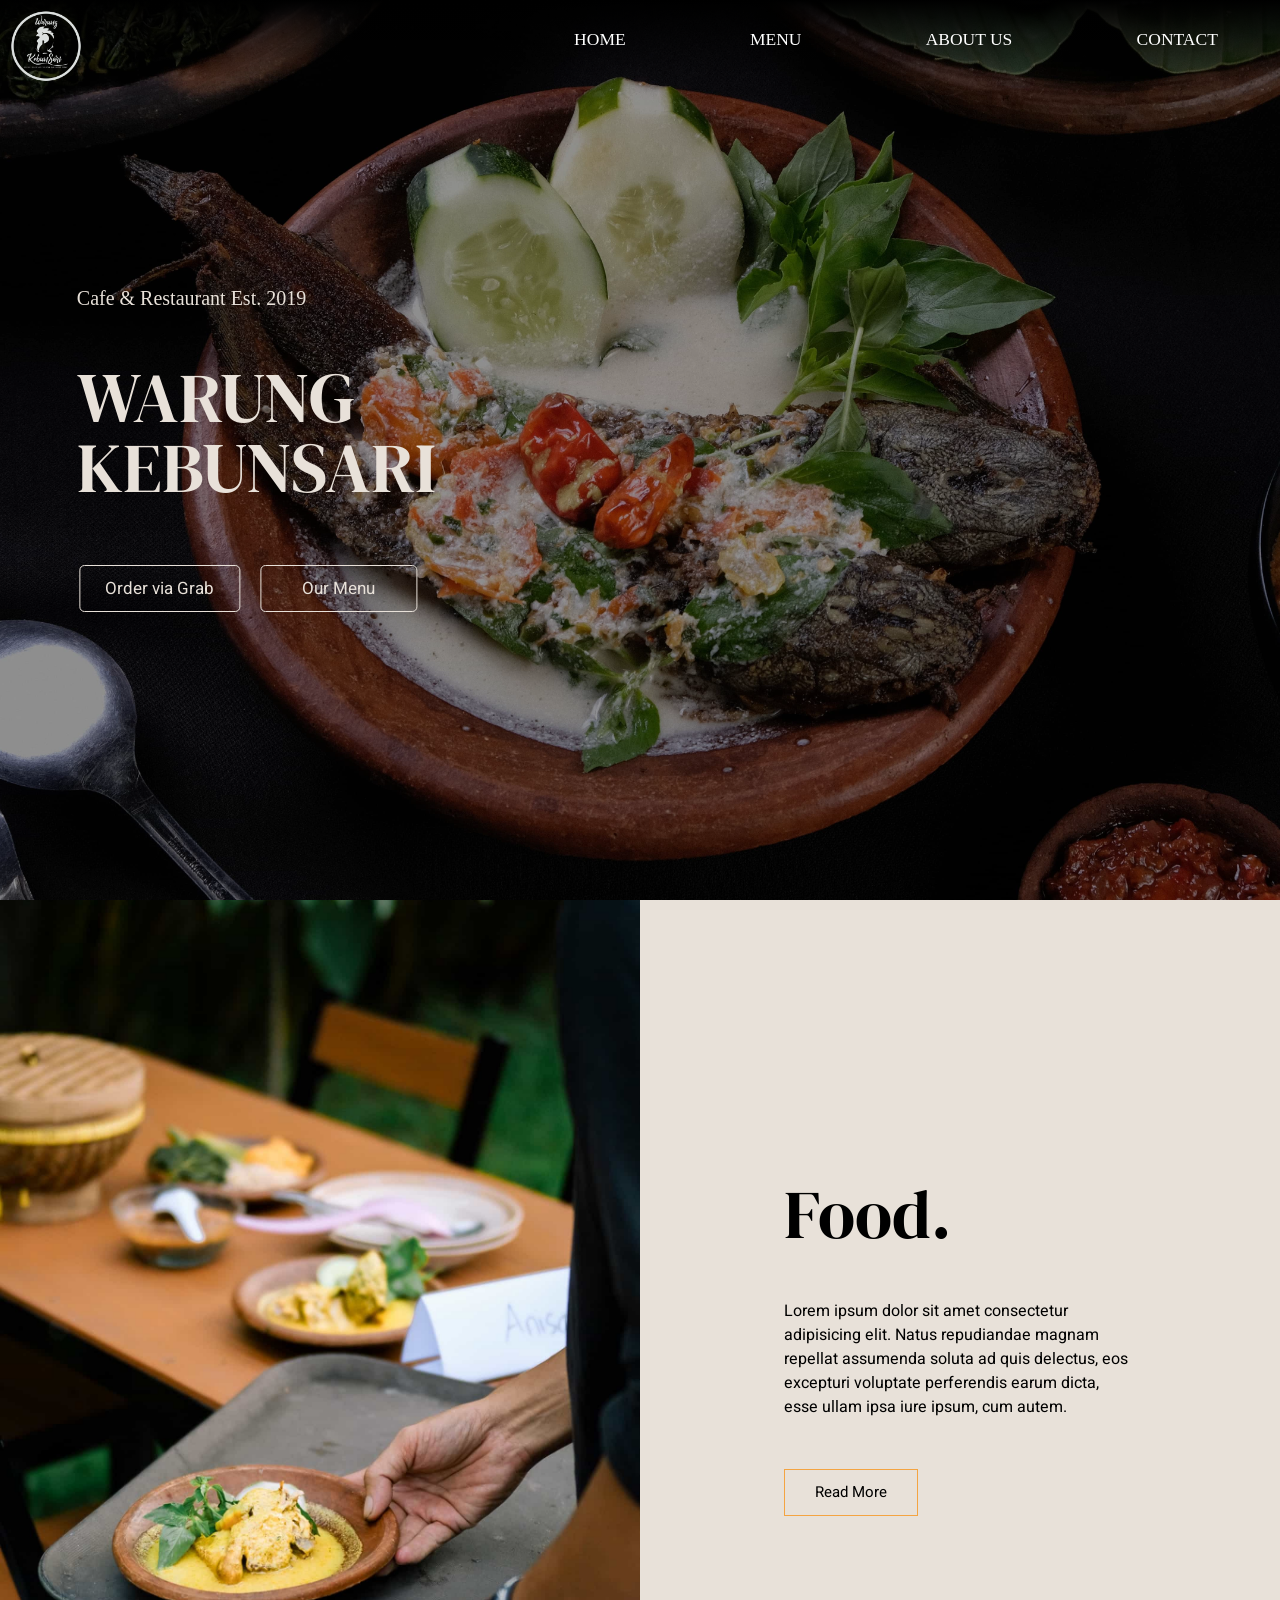
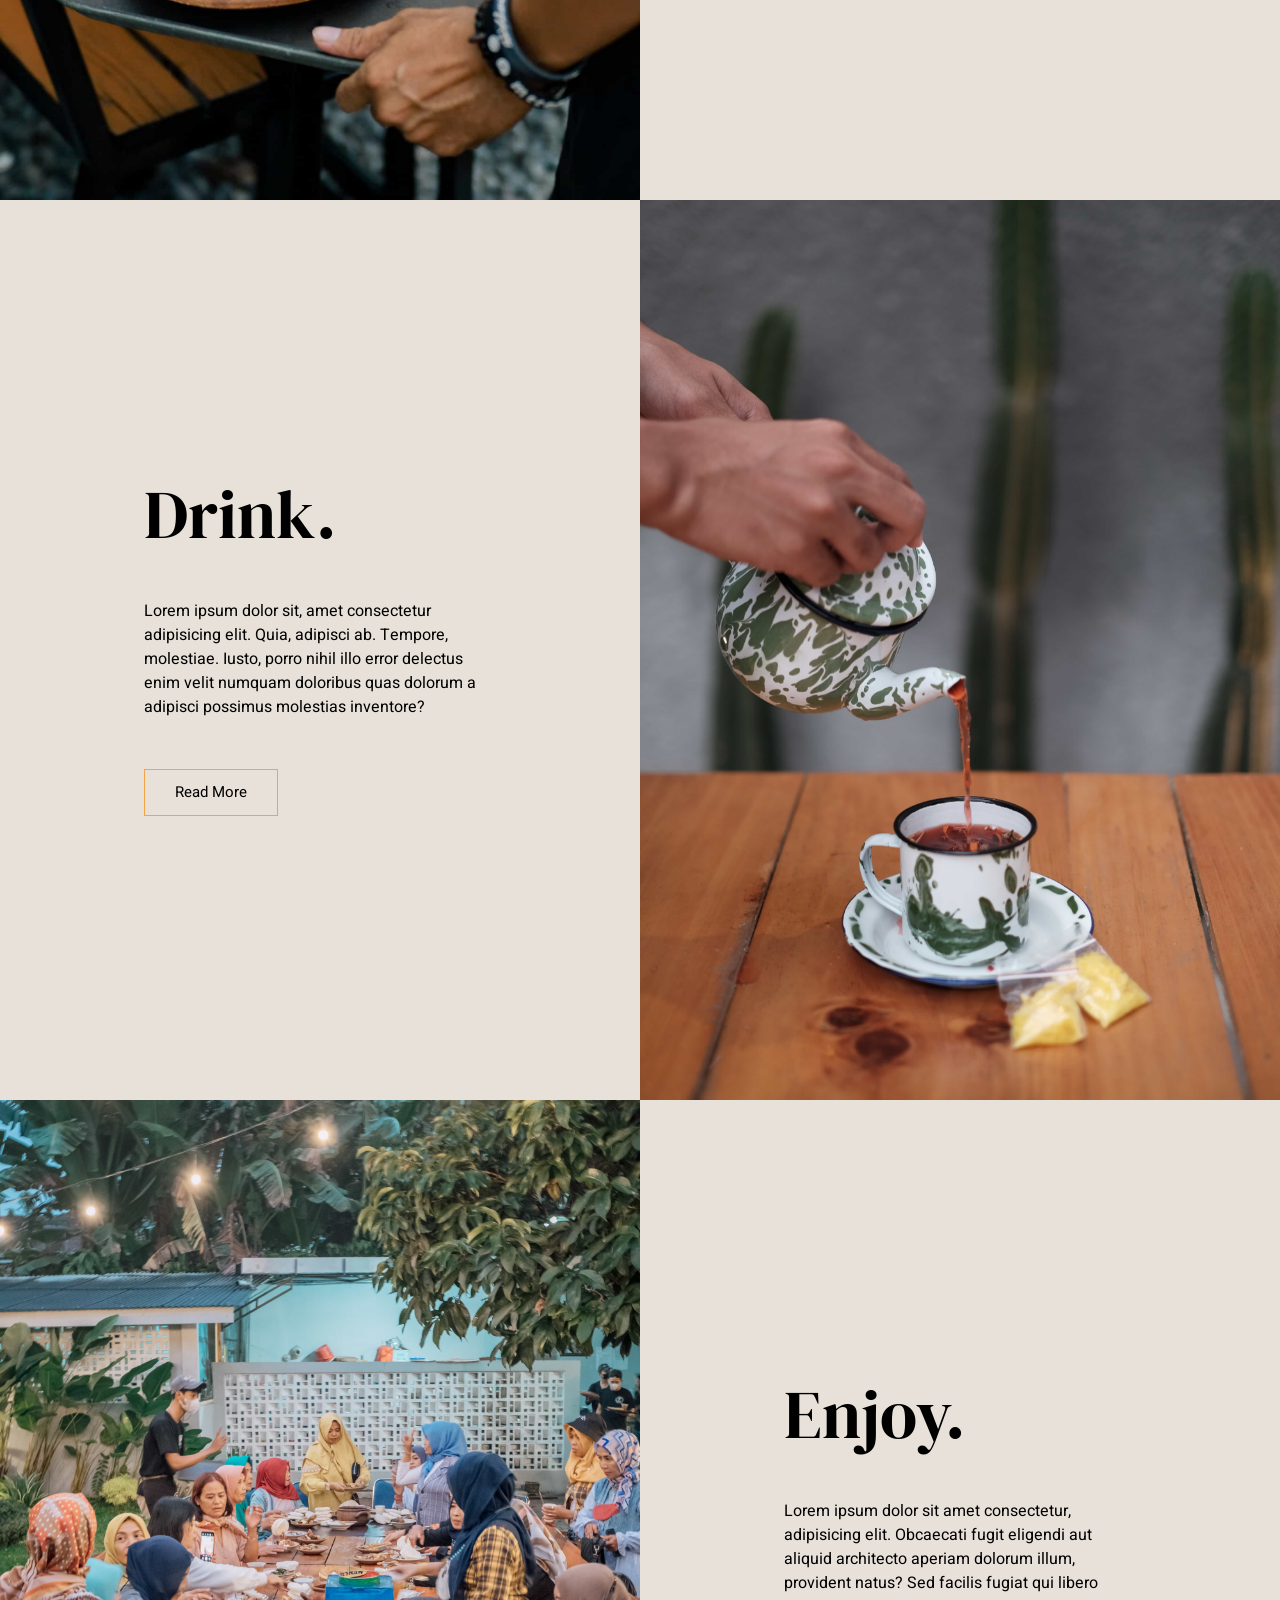
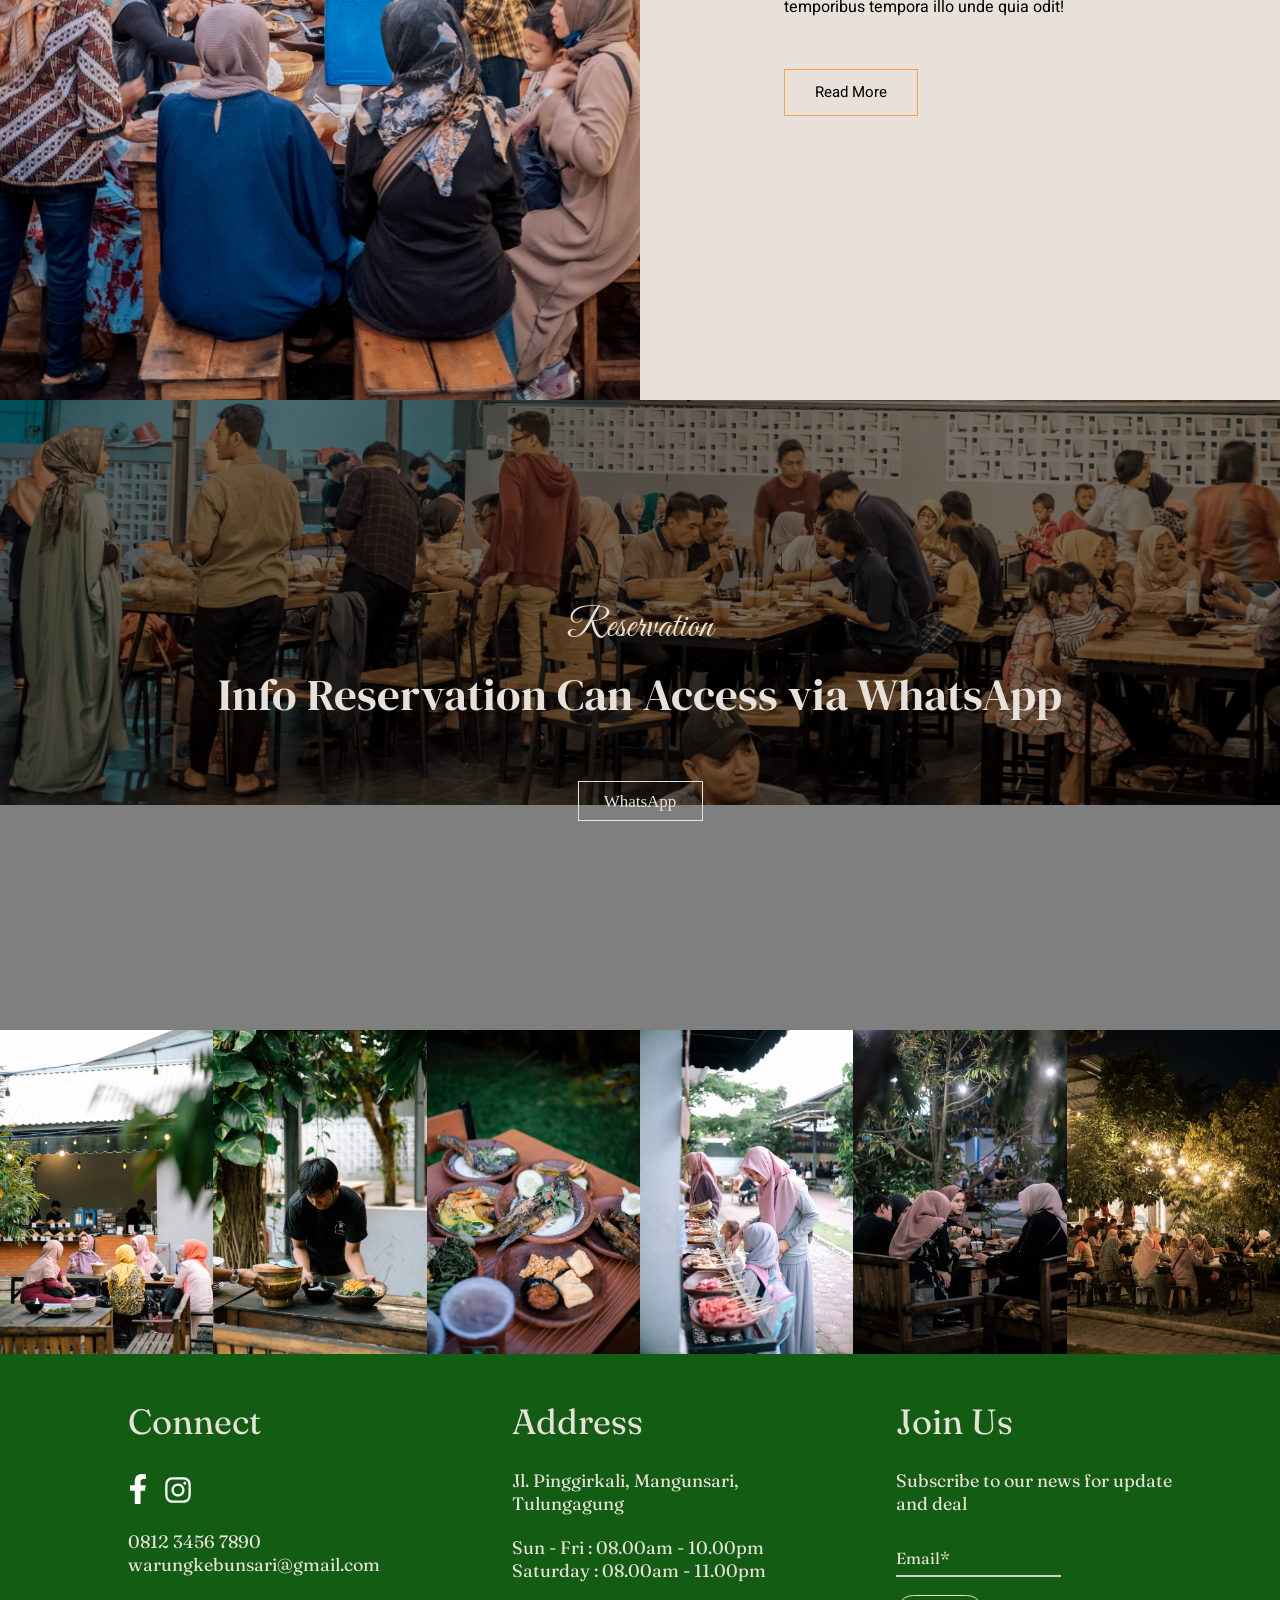
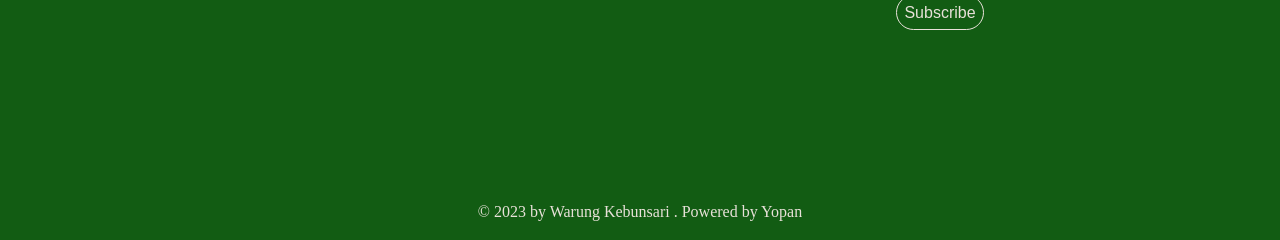
==== Warung Kebunsari/index.html @ 3c5dd900 "combine file" ====
<!DOCTYPE html>
<html lang="en">
<head>
    <meta charset="UTF-8">
    <meta name="viewport" content="width=device-width, initial-scale=1.0">
    <link rel="stylesheet" href="index.css">
    <link rel="preconnect" href="https://fonts.googleapis.com">
    <link rel="preconnect" href="https://fonts.gstatic.com" crossorigin>
    <link href="https://fonts.googleapis.com/css2?family=DM+Serif+Display&family=Ephesis&family=Fraunces:opsz,wght@9..144,300&family=Great+Vibes&family=Heebo:wght@300&family=Maven+Pro&family=Playfair+Display+SC:wght@700&display=swap" rel="stylesheet">
    <title>Kebunsari</title>
</head>
<body>
    <!-- navbar -->
    <nav>
        <div class="logo"></div>
        <ul>
            <li><a href="index.html">HOME</a></li>
            <li><a href="menu/manu.html">MENU</a></li>
            <li><a href="aboutus/about.html">ABOUT US</a></li>
            <li><p>CONTACT</p>
                <div class="dropdown">
                    <div><a href="https://www.facebook.com/warungkebunsari.ta/?locale=id_ID">FACEBOOK</a></div>
                    <div><a href="https://www.instagram.com/warungkebunsari/?utm_source=ig_web_button_share_sheet&igshid=OGQ5ZDc2ODk2ZA==">INSTAGRAM</a></div>
                    <div><a href="">WHATSAPP</a></div>
                </div>
            </li>
        </ul>
        <!-- humberger -->
        <div class="menu-toggle">
            <span></span>
            <span></span>
            <span></span>
        </div>
    </nav>
    <!-- hero -->
    <header>
        <div class="bgtext">
                <h3>Cafe & Restaurant Est. 2019</h3>
                <h1>WARUNG<br>KEBUNSARI</h1>
                <a href="https://grab.onelink.me/2695613898?pid=inappsharing&c=6-CZNWAUXBAJ4ZE2&is_retargeting=true&af_dp=grab%3A%2F%2Fopen%3FscreenType%3DGRABFOOD%26sourceID%3DA4pcqCZkS4%26merchantIDs%3D6-CZNWAUXBAJ4ZE2&af_force_deeplink=true&af_web_dp=https%3A%2F%2Fwww.grab.com%2Fdownload" class="bt1">Order via Grab</a>
                <a href="menu/manu.html" class="bt2">Our Menu</a>
        </div>
        <div class="bgimg"></div>
    </header>
    <!-- article -->
    <article>
        <div class="img eat"></div>
        <div class="text eat">
            <div class="miniContainer">
             <h1>Food.</h1>
             <p>Lorem ipsum dolor sit amet consectetur adipisicing elit. Natus repudiandae magnam repellat assumenda soluta ad quis delectus, eos excepturi voluptate perferendis earum dicta, esse ullam ipsa iure ipsum, cum autem.</p>
             <a href="aboutus/about.html#food">Read More</a>
            </div>
        </div>
        <div class="text drink">
           <div class="miniContainer">
             <h1>Drink.</h1>
             <p>Lorem ipsum dolor sit, amet consectetur adipisicing elit. Quia, adipisci ab. Tempore, molestiae. Iusto, porro nihil illo error delectus enim velit numquam doloribus quas dolorum a adipisci possimus molestias inventore?</p>
             <a href="aboutus/about.html#drink">Read More</a>
           </div>
        </div>
        <div class="img drink"></div>
        <div class="img enjoy"></div>
        <div class="text enjoy">
            <div class="miniContainer">
             <h1>Enjoy.</h1>
             <p>Lorem ipsum dolor sit amet consectetur, adipisicing elit. Obcaecati fugit eligendi aut aliquid architecto aperiam dolorum illum, provident natus? Sed facilis fugiat qui libero temporibus tempora illo unde quia odit!</p>
             <a href="aboutus/about.html#enjoy">Read More</a>
            </div>
        </div>
    </article>
    <!-- reservation -->
    <div class="reservation">
        <div class="bg"></div>
        <div class="container-reservation">
            <h3>Reservation</h3>
            <h1>Info Reservation Can Access via WhatsApp</h1>
            <a href="">WhatsApp</a>
        </div>
    </div>
    <!-- gallery -->
    <div class="gallery">
        <div><img src="img/gallery1.jpg" alt=""></div>
        <div><img src="img/gallery2.jpg" alt=""></div>
        <div><img src="img/gallery3.jpg" alt=""></div>
        <div><img src="img/gallery4.jpg" alt=""></div>
        <div><img src="img/gallery5.jpg" alt=""></div>
        <div><img src="img/gallery6.jpg" alt=""></div>
    </div>
    <!-- footer -->
    <footer>
        <div class="connect">
            <h3>Connect</h3>
            <a href="https://www.facebook.com/warungkebunsari.ta/?locale=id_ID"><svg class="facebook" height="100%" style="fill-rule:evenodd;clip-rule:evenodd;stroke-linejoin:round;stroke-miterlimit:2;" version="1.1" viewBox="0 0 512 512" width="100%" xml:space="preserve" xmlns="http://www.w3.org/2000/svg" xmlns:serif="http://www.serif.com/" xmlns:xlink="http://www.w3.org/1999/xlink"><path d="M374.244,285.825l14.105,-91.961l-88.233,0l0,-59.677c0,-25.159 12.325,-49.682 51.845,-49.682l40.116,0l0,-78.291c0,0 -36.407,-6.214 -71.213,-6.214c-72.67,0 -120.165,44.042 -120.165,123.775l0,70.089l-80.777,0l0,91.961l80.777,0l0,222.31c16.197,2.541 32.798,3.865 49.709,3.865c16.911,0 33.511,-1.324 49.708,-3.865l0,-222.31l74.128,0Z" style="fill-rule:nonzero;"/></svg></a>
            <a href="https://www.instagram.com/warungkebunsari/?utm_source=ig_web_button_share_sheet&igshid=OGQ5ZDc2ODk2ZA=="><svg class="instagram" height="100%" style="fill-rule:evenodd;clip-rule:evenodd;stroke-linejoin:round;stroke-miterlimit:2;" version="1.1" viewBox="0 0 600 600" width="100%" xml:space="preserve" xmlns="http://www.w3.org/2000/svg" xmlns:serif="http://www.serif.com/" xmlns:xlink="http://www.w3.org/1999/xlink"><g transform="matrix(1.01619,0,0,1.01619,44,43.8384)"><path d="M251.921,0.159C183.503,0.159 174.924,0.449 148.054,1.675C121.24,2.899 102.927,7.157 86.902,13.385C70.336,19.823 56.287,28.437 42.282,42.442C28.277,56.447 19.663,70.496 13.225,87.062C6.997,103.086 2.739,121.399 1.515,148.213C0.289,175.083 0,183.662 0,252.08C0,320.497 0.289,329.076 1.515,355.946C2.739,382.76 6.997,401.073 13.225,417.097C19.663,433.663 28.277,447.712 42.282,461.718C56.287,475.723 70.336,484.337 86.902,490.775C102.927,497.002 121.24,501.261 148.054,502.484C174.924,503.71 183.503,504 251.921,504C320.338,504 328.917,503.71 355.787,502.484C382.601,501.261 400.914,497.002 416.938,490.775C433.504,484.337 447.553,475.723 461.559,461.718C475.564,447.712 484.178,433.663 490.616,417.097C496.843,401.073 501.102,382.76 502.325,355.946C503.551,329.076 503.841,320.497 503.841,252.08C503.841,183.662 503.551,175.083 502.325,148.213C501.102,121.399 496.843,103.086 490.616,87.062C484.178,70.496 475.564,56.447 461.559,42.442C447.553,28.437 433.504,19.823 416.938,13.385C400.914,7.157 382.601,2.899 355.787,1.675C328.917,0.449 320.338,0.159 251.921,0.159ZM251.921,45.551C319.186,45.551 327.154,45.807 353.718,47.019C378.28,48.14 391.619,52.244 400.496,55.693C412.255,60.263 420.647,65.723 429.462,74.538C438.278,83.353 443.737,91.746 448.307,103.504C451.757,112.381 455.861,125.72 456.981,150.282C458.193,176.846 458.45,184.814 458.45,252.08C458.45,319.345 458.193,327.313 456.981,353.877C455.861,378.439 451.757,391.778 448.307,400.655C443.737,412.414 438.278,420.806 429.462,429.621C420.647,438.437 412.255,443.896 400.496,448.466C391.619,451.916 378.28,456.02 353.718,457.14C327.158,458.352 319.191,458.609 251.921,458.609C184.65,458.609 176.684,458.352 150.123,457.14C125.561,456.02 112.222,451.916 103.345,448.466C91.586,443.896 83.194,438.437 74.378,429.621C65.563,420.806 60.103,412.414 55.534,400.655C52.084,391.778 47.98,378.439 46.859,353.877C45.647,327.313 45.391,319.345 45.391,252.08C45.391,184.814 45.647,176.846 46.859,150.282C47.98,125.72 52.084,112.381 55.534,103.504C60.103,91.746 65.563,83.353 74.378,74.538C83.194,65.723 91.586,60.263 103.345,55.693C112.222,52.244 125.561,48.14 150.123,47.019C176.687,45.807 184.655,45.551 251.921,45.551Z" style="fill-rule:nonzero;"/><path d="M251.921,336.053C205.543,336.053 167.947,298.457 167.947,252.08C167.947,205.702 205.543,168.106 251.921,168.106C298.298,168.106 335.894,205.702 335.894,252.08C335.894,298.457 298.298,336.053 251.921,336.053ZM251.921,122.715C180.474,122.715 122.556,180.633 122.556,252.08C122.556,323.526 180.474,381.444 251.921,381.444C323.367,381.444 381.285,323.526 381.285,252.08C381.285,180.633 323.367,122.715 251.921,122.715Z" style="fill:rgb(3,4,4);fill-rule:nonzero;"/><path d="M416.627,117.604C416.627,134.3 403.092,147.834 386.396,147.834C369.701,147.834 356.166,134.3 356.166,117.604C356.166,100.908 369.701,87.374 386.396,87.374C403.092,87.374 416.627,100.908 416.627,117.604Z" style="fill:rgb(3,4,4);fill-rule:nonzero;"/></g></svg></a>
            <p>0812 3456 7890</p>
            <p>warungkebunsari@gmail.com</p>
        </div>
        <div class="address">
            <h3>Address</h3>
            <p><a href="https://maps.app.goo.gl/V4VJpkMP3m3PQCcs8">Jl. Pinggirkali, Mangunsari,<br>Tulungagung</a></p>
            <p>Sun - Fri : 08.00am - 10.00pm <br> Saturday : 08.00am - 11.00pm</p>
        </div>
        <div class="form">
            <h3>Join Us</h3>
            <p>Subscribe to our news for update and deal</p>
            <form action="">
                <div class="input-field">
                    <input type="text" id="name" required  onclick="show_alert();"/>
                    <label for="name">Email*</label>
                  </div>
                  <input type="submit" value="Subscribe">
            </form>
        </div>
    </footer>
    <h4 class="copyright">© 2023 by Warung Kebunsari . Powered by <a href="https://www.instagram.com/yopan_8/?utm_source=ig_web_button_share_sheet&igshid=OGQ5ZDc2ODk2ZA==">Yopan</a></h4>


    <!-- first open page - can use display a promo when user open this page
    <div class="firstOpen">
        <div class="firstOpen-text"><h1>We Are Open<br>08.00am - 10.00pm</h1></div>
    </div> -->

     <!-- alert -->
     <div class="alert">
        <h1>Coming Soon :)</h1>
     </div>

    <script src="index.js"></script>

</body>
</html>
---- Warung Kebunsari/index.css ----
/* http://meyerweb.com/eric/tools/css/reset/ 
   v2.0 | 20110126
   License: none (public domain)
*/

html, body, div, span, applet, object, iframe,
h1, h2, h3, h4, h5, h6, p, blockquote, pre,
a, abbr, acronym, address, big, cite, code,
del, dfn, em, img, ins, kbd, q, s, samp,
small, strike, strong, sub, sup, tt, var,
b, u, i, center,
dl, dt, dd, ol, ul, li,
fieldset, form, label, legend,
table, caption, tbody, tfoot, thead, tr, th, td,
article, aside, canvas, details, embed, 
figure, figcaption, footer, header, hgroup, 
menu, nav, output, ruby, section, summary,
time, mark, audio, video {
	margin: 0;
	padding: 0;
	border: 0;
	font-size: 100%;
	font: inherit;
	vertical-align: baseline;
}
/* HTML5 display-role reset for older browsers */
article, aside, details, figcaption, figure, 
footer, header, hgroup, menu, nav, section {
	display: block;
}
body {
	line-height: 1;
}
ol, ul {
	list-style: none;
}
blockquote, q {
	quotes: none;
}
blockquote:before, blockquote:after,
q:before, q:after {
	content: '';
	content: none;
}
table {
	border-collapse: collapse;
	border-spacing: 0;
}

/* start here */
/* color{
	color: #125C13;
	color: #3E7C17;
	color: #F4A442;
	color: #E8E1D9;
	color: #FADCAC;
} */
/* font */
/* fontjudul = font-family: 'DM Serif Display', serif; */
/* fontparagrap = font-family: 'DM Serif Display', serif; */


/* css variable */
:root{
	--color1: #125C13;
	--color2: #F4A442;
	--color3: #E8E1D9;
}

html{
	width: 100vw;
	overflow-x: hidden;
}
body{
	overflow-x: hidden;
}

/* navbar */
nav{
	z-index: 999999;
	position: absolute;
	background: linear-gradient(180deg, rgba(0,0,0,1) 0%, rgba(255,255,255,0) 100%);
	width: 100%;
	height: 80px;
	display: flex;
	flex-direction: row;
	justify-content: space-between;
}
nav .logo{
	height: 72px;
    width: 72px;
    background-image: url("img/logo.png");
	background-size: cover;
	background-position: center;
	background-repeat: no-repeat;
	/* align-self: center; */
	margin: 10px 0 0 10px;
	-webkit-filter: invert(100%);
	filter: invert(100%);
}
nav ul{
	width: 60%;
	display: flex;
	flex-direction: row;
	align-items: center;
	justify-content: space-around;
	font-size: 17.5px;
	z-index: 999;
}
nav ul li a , nav ul li p{
	text-decoration: none;
	color: rgb(255, 255, 255);
	cursor: pointer;
}
nav ul li a:hover , nav ul li p:hover{
	color: var(--color3);
	text-shadow: 2px 2px 5px #000000;
}
/* dropdown-contack */
nav ul li .dropdown{
	position: absolute;
	height: 120px;
	display: flex;
	flex-direction: column;
	justify-content: space-between;
	z-index: 999999;
	transform: translateY(-100vh);
	transition: all .4s;
	opacity: 0;
}
nav ul li div.dropdown.show{
	transform: translateY(0);
	opacity: 1;
}
nav ul li div.dropdown div a {
	position: absolute;
	font-size: 15px;
	background: transparent;
	padding: 10px 15px;
	transform: translate(-15px , 22px);
	color: rgb(255, 255, 255);
	transition: .5s ease;
}
nav ul li div.dropdown div a::before {
	content: '';
	position: absolute;
	left: 0;
	bottom: 0;
	height: 2px;
	width: 0;
	background-color: var(--color1);
	transition: .5s ease;
}
nav ul li div.dropdown div a:hover {
	transition-delay: .5s;
}
nav ul li div.dropdown div a:hover::before {
	width: 100%;
}
nav ul li div.dropdown div a::after {
	content: '';
	position: absolute;
	left: 0;
	bottom: 0;
	height: 0;
	width: 100%;
	background-color: var(--color1);
	transition: .4s ease;
	z-index: -1;
}
nav ul li div.dropdown div a:hover::after {
	height: 100%;
	transition-delay: 0.4s;
}
/* humberger */
.menu-toggle{
	align-self: center;
	height: 20px;
	display: none;
	flex-direction: column;
	justify-content: space-between;
	transform: translateX(-10px);
	z-index: 99999999999999;
}
.menu-toggle span{
	display: block;
	width: 28px;
	height: 3px;
	background-color: var(--color3);
	transition: all 0.5s;
}
/* animation */
.menu-toggle.slide{
	/* position: fixed; */
	right: 0px;
}
.menu-toggle span.slide:first-child{
	transform-origin: 0 0;
	transform: rotate(45deg) translate(-1px , -2px);
}
.menu-toggle span.slide:nth-child(2){
	transform: scale(0);
}
.menu-toggle span.slide:last-child{
	transform-origin: 0 0;
	transform: rotate(-45deg) translate(-2px , -1px);
}
/* hero */
header{
	width: 100%;
	height: 100vh;
	color: var(--color3);
	overflow: hidden;
}
header .bgtext{
	width: 100%;
	height: 100vh;
	background-color: rgba(0, 0, 0, 0.4);
	z-index: 99;
	position: absolute;
	overflow: hidden;
}
header .bgtext h3{
	font-size: 20px;
	transform: translate(6vw,32vh);
}
header .bgtext h1{
	font-size: 70px;
	transform: translate(6vw,38vh);
	font-family: 'DM Serif Display', serif;
}
.bgtext a {
	padding: 0.8em 1.7em;
	background-color: transparent;
	border-radius: .3em;
	position: absolute;
	overflow: hidden;
	font-size: 17px;
	border: 1.4px solid var(--color3);
	font-family: 'Heebo', sans-serif;
	color: var(--color3);
	text-decoration: none;
	transition: all 1.2s;
}
header .bgtext a.bt1{
	transform: translate(6.2vw,45vh);
	padding: 14px 25px;
}
header .bgtext a.bt2{
	transform: translate(calc(8vw + 158px),45vh);
	padding: 14px 41px;
}
.bgtext a::before, .bgtext a::after {
	content: '';
	display: block;
	width: 10px;
	height: 10px;
	transform: translate(-50%, -50%);
	position: absolute;
	border-radius: 50%;
	z-index: -1;
	background-color: var(--color1);
	transition: 1s ease-in-out;
}
.bgtext a::before {
	top: -1em;
	left: -1em;
}
.bgtext a::after {
	left: calc(100% + 1em);
	top: calc(100% + 1em);
}
.bgtext a:hover::before, .bgtext a:hover::after {
	height: 410px;
	width: 410px;
}
.bgtext a:hover{
	border: 1.4px solid var(--color1);
}
.bgtext a:active {
	filter: brightness(.8);
}
header .bgimg{
	width: 100%;
	height: 100vh;
	background-image: url("img/home-header-bg.jpg");
	background-size: cover;
	background-position: center;
	background-repeat: no-repeat;
	position: absolute;
	z-index: -9;
}
/* about */
article{
	position: relative;
	display: flex;
	flex-direction: row;
	flex-wrap: wrap;
	z-index: 99;
	width: 100%;
}
article .img{
	width: 50%;
	height: 100vh;
	background-size: cover;
	background-position: center bottom;
	background-repeat: no-repeat;
}
article .text{
	width: 50%;
	height: 100vh;
	background-color:  var(--color3);
	display: flex;
	justify-content: center;
}
article .text .miniContainer{
	width: 55%;
	margin: auto;
}
article .text a {
	padding: 15px 30px;
	margin-top: 50px;
	display: inline-block;
	font-size: 15px;
	font-family: 'Heebo', sans-serif;
	text-decoration: none;
	color: inherit;
	transition: all .5s;
	position: relative;
	overflow: hidden;
	border: 1.5px solid var(--color2);
}
article .text a:hover {
	color: #ffffff;
	transform: scale(1.02);
	border: 1.5px solid var(--color1);
	box-shadow: rgb(38, 57, 77) 0px 20px 30px -10px;
}
article .text a::before {
	content: "";
	position: absolute;
	left: -50px;
	top: 0;
	width: 0;
	height: 100%;
	background-color: var(--color1);
	transform: skewX(45deg);
	z-index: -1;
	transition: width .8s;
}
article .text a:hover::before {
	width: 250%;
}
article .text h1{
	font-size: 68px;
	font-family: 'DM Serif Display', serif;
	margin-bottom: 50px;
}
article .text p{
	font-size: 16px;
	line-height: 1.5;
	/* font-family: 'Maven Pro', sans-serif; */
	font-family: 'Heebo', sans-serif;
}
article .img.eat{
	background-image: url('img/home-food.jpg');
}
article .img.drink{
	background-image: url("img/home-drink.jpg");
	transform: rotateY(180deg);
}
article .img.enjoy{
	background-image: url("img/home-enjoy.jpg");
}
/* about */
.reservation{
	width: 100%;
	height: 70vh;
	position: relative;
	display: flex;
}
.reservation .container-reservation{
	position: absolute;
	width: 100%;
	height: 70vh;
	display: flex;
	flex-direction: column;
	justify-content: center;
	align-items: center;
	flex-wrap: wrap;
	text-align: center;
	color: var(--color3);
	background-color: rgba(0, 0, 0, 0.5);
}
.reservation .container-reservation h3{
	font-size: 38px;
	font-family: 'Great Vibes', cursive;
}
.reservation .container-reservation h1{
	font-size: 45px;
	margin-top: 2%;
	font-family: 'DM Serif Display', serif;
}
.reservation .container-reservation a{
	margin-top: 5%;
	text-decoration: none;
	color: var(--color3);
	display: inline-block;
	width: 125px;
	height: 40px;
	text-align: center;
	line-height: 40px;
	border: 1.7px solid var(--color3);
	box-sizing: border-box;
	font-size: 17px;
	background-image: linear-gradient(var(--color1), var(--color1));
	background-position: 50% 50%;
	background-repeat: no-repeat;
	background-size: 0% 100%;
	transition: background-size .5s, color .5s, border 1s;
}
.reservation .container-reservation a:hover{
	border: 1.7px solid var(--color1);
	background-size: 100% 100%;
}
.reservation .bg{
	position: relative;
	top: 0px;
	width: 100%;
	height: 95vh;
	background-image: url('img/home-reservation.jpg');
	background-size: cover;
	background-position: center;
	background-repeat: no-repeat;
	transform: translateY(-50vh);
	z-index: -5;
}
/* gallery */
.gallery{
	width: 100%;
	display: flex;
	flex-wrap: wrap;
	justify-content: space-evenly;
	background-color: var(--color1);
	overflow: hidden;
}
.gallery div{
	width: 16.666666%;
	overflow: hidden;
}
.gallery div img{
	width: 100%;
	transition: 0.3s all ease-in-out;
	transform: scale(1.02);
}
.gallery div img:hover{
	transform: scale(1.1);
}
/* footer */
footer{
	width: 100%;
	min-height: 50vh;
	background-color: var(--color1);
	display: flex;
	flex-wrap: wrap;
	flex-direction: row;
	justify-content: end;
	color: var(--color3);
	font-family: 'Fraunces', serif;
	overflow: hidden;
}
footer .connect , footer .address , footer .form{
	width: 30vw;
	display: flex;
	flex-direction: column;
	align-items: start;
}
footer div h3{
	font-size: 35px;
	transform: translateY(50px);
}
footer .connect svg{
	width: 30px;
	height: 30px;
	-webkit-filter: invert(100%);
	filter: invert(100%);
	transform: translate(-5px,85px);
	transition: .4s all;
}
footer .connect svg.instagram{
	transform: translate(35px,54px);
}
footer .connect svg:hover{
	-webkit-filter: invert(0);
	filter: invert(0);
}
footer .connect p{
	transform: translateY(80px);
	margin-bottom: 5px;
	font-size: 18px;
}
footer .address p{
	transform: translateY(80px);
	margin-bottom: 20px;
	line-height: 1.3;
	font-size: 18px;
}
footer .address p a{
	color: inherit;
	text-decoration: none;
}
footer .address a:hover{
	text-decoration: underline;
}
footer .form p{
	transform: translateY(80px);
	width: 75%;
	font-size: 18px;
	line-height: 1.3;
}
footer .form form{
	transform: translateY(100px);
}
footer .input-field {
  position: relative;
  width: 220px;
  height: 44px;
  line-height: 44px;
}
footer label {
  position: absolute;
  top: 0;
  left: 0;
  width: 100%;
  color: var(--color3);
  transition: 0.3s all;
  cursor: text;
}
footer input {
  width: 75%;
  border: 0;
  outline: 0;
  padding: 0.5rem 0;
  border-bottom: 2px solid #d3d3d3;
  box-shadow: none;
  color: var(--color3);
  background-color: rgba(255, 255, 255, 0);
  transition: 0.3s all;
}
footer input:invalid {
  outline: 0;
}
footer input:focus,
footer input:valid {
  border-color: var(--color2);
  width: 100%;
}
footer input:focus~label,
footer input:valid~label {
  font-size: 14px;
  top: -24px;
  color: var(--color2);
}
footer input[type=submit]{
	position: relative;
	color: var(--color3);
	background-color: rgba(255, 255, 255, 0);
	width: 40%;
	height: 35px;
	border-radius: 35px;
	border: 1px solid var(--color3);
	transition: all 0.4s;
	font-size: 16px;
	margin-top: 15px;
}
footer input[type=submit]:hover{
	color: black;
	border: 1px solid var(--color2);
	background-color: var(--color2);
	transition: all 0.5s;
}
h4.copyright{
	width: 100%;
	padding-bottom: 20px;
	text-align: center;
	background-color: var(--color1);
	color: var(--color3);
}
h4.copyright a{
	color: inherit;
	text-decoration: none;
}

/* first open page - can use display a promo when user open this page
.firstOpen{
	position: fixed;
	width: 90%;
	height: 90vh;
	top: 5vh;
	left: 5%;
	z-index: 9999999999999999999999999;
	background-image: url('img/first-open-page.jpg');
	background-repeat: no-repeat;
	background-size: cover;
	background-position: center;
}
.firstOpen .firstOpen-text{
	width: 100%;
	height: 100%;
	background-color: rgba(0, 0, 0, 0.5);
	display: flex;
	justify-content: center;
	align-items: center;
}
.firstOpen .firstOpen-text h1{
	font-size: 60px;
	font-family: 'Fraunces', serif;
	line-height: 1.5;
	text-align: center;
	color: #ffffff;
}
.firstOpen.delete{
	display: none;
} */


/* breakpoint */
@media (max-width: 861px){
	.gallery div{
		width: 33.333%;
	}
	footer{
		justify-content: space-evenly;
	}
}
@media (max-width: 767.98px){
	/* navbar */
	nav ul{
		width: 70%;
	}
	/* footer */
	footer{
		flex-wrap: wrap;
		flex-direction: column;
		align-items: end;
		min-height: 110vh;
	}
	footer .connect , footer .address , footer .form{
		width: 90vw;
		min-height: 30vh;
	}
	footer .form{
		margin-bottom: 10vh;
	}
	footer div h3{
		font-size: 35px;
		transform: translateY(20px);
		width: 100%;
	}
	footer .connect svg{
		width: 30px;
		height: 30px;
		transform: translate(-3px,45px);
	}
	footer .connect svg.instagram{
		transform: translate(45px,14px);
	}
	footer .connect p{
		transform: translateY(30px);
		margin-bottom: 8px;
	}
	footer .connect p a{
		font-size: 16px;
	}
	footer .address p{
		transform: translateY(50px);
		font-size: 16px;
	}
	footer .form p{
		transform: translateY(50px);
		font-size: 16px;
	}
	footer .form form{
		transform: translateY(60px);
	}
}
@media (max-width: 575.98px){
	html{
		width: 100vw;
		overflow-x: hidden;
	}
	/* navbar */
	nav ul{
		position: absolute;
		top: 0;
		right: 0;
		width: 100%;
		height: 100vh;
		background-color: var(--color1);
		flex-direction: column;
		justify-content: space-evenly;
		z-index: -99;
		transform: translateY(-100%);
		transition: all .6s;
		opacity: .1;
		box-shadow: rgb(38, 57, 77) 0px 20px 30px -10px;
	}
	nav ul.slide{
		transform: translateY(0%);
		opacity: 1;
	}
	.menu-toggle{
		display: flex;
	}
	/* dropdown-contack */
	nav ul li .dropdown{
		position: absolute;
		top: 0;
		left: 0;
		width: 99%;
		height: 100vh;
		transform: translateY(-100%);
		justify-content: space-evenly;
		text-align: center;
		background-color: var(--color1);
	}
	nav ul li div.dropdown div a {
		position: relative;
	}
	nav ul li div.dropdown div a::before{
		background-color: var(--color2);
	}
	/* header */
	header .bgtext h3{
		font-size: 16px;
		transform: translate(45px,180px);
	}
	header .bgtext h1{
		font-size: 55px;
		transform: translate(45px,220px);
	}
	header .bgtext a{
		font-size: 14px;
	}
	header .bgtext a.bt1{
		transform: translate(45px,265px);
		padding: 12px 20px;
	}
	header .bgtext a.bt2{
		transform: translate(200px,265px);
		padding: 12px 33px;
	}
	/* article */
	article .img{
		width: 100%;
	}
	article .text{
		width: 100%;
	}
	article .img.drink{
		transform: translateY(-100vh);
	}
	article .text.drink{
		transform: translateY(100vh);
	}
	/* reservation */
	.reservation .container-reservation h3{
		font-size: 32px;
	}
	.reservation .container-reservation h1{
		font-size: 38px;
		margin-top: 5%;
		width: 80%;
	}
	.reservation .container-reservation a{
		margin-top: 11%;
		width: 115px;
		height: 35px;
		line-height: 35px;
		font-size: 16px;
	}
	.reservation .bg{
		transform: translateY(-70vh);
	}
	/* gallery */
	.gallery div{
		width: 50%;
	}
	
	/* first open page - can use display a promo when user open this page
	.firstOpen{
		background-image: url('img/first-open-page-mobile.jpg');
	}
	.firstOpen .firstOpen-text h1{
		font-size: 45px;
	} */
}


/* alert */
.alert{
	position: fixed;
	display: none;
}
.alert.click{
	transform: scale(1);
	position: fixed;
	top: 5vh;
	left: 5%;
	width: 90%;
	height: 90vh;
	background-color: rgba(0, 0, 0, .99);
	color: var(--color3);
	font-size: 90px;
	text-align: center;
	display: flex;
	justify-content: center;
	align-items: center;
	z-index: 999999999;
}
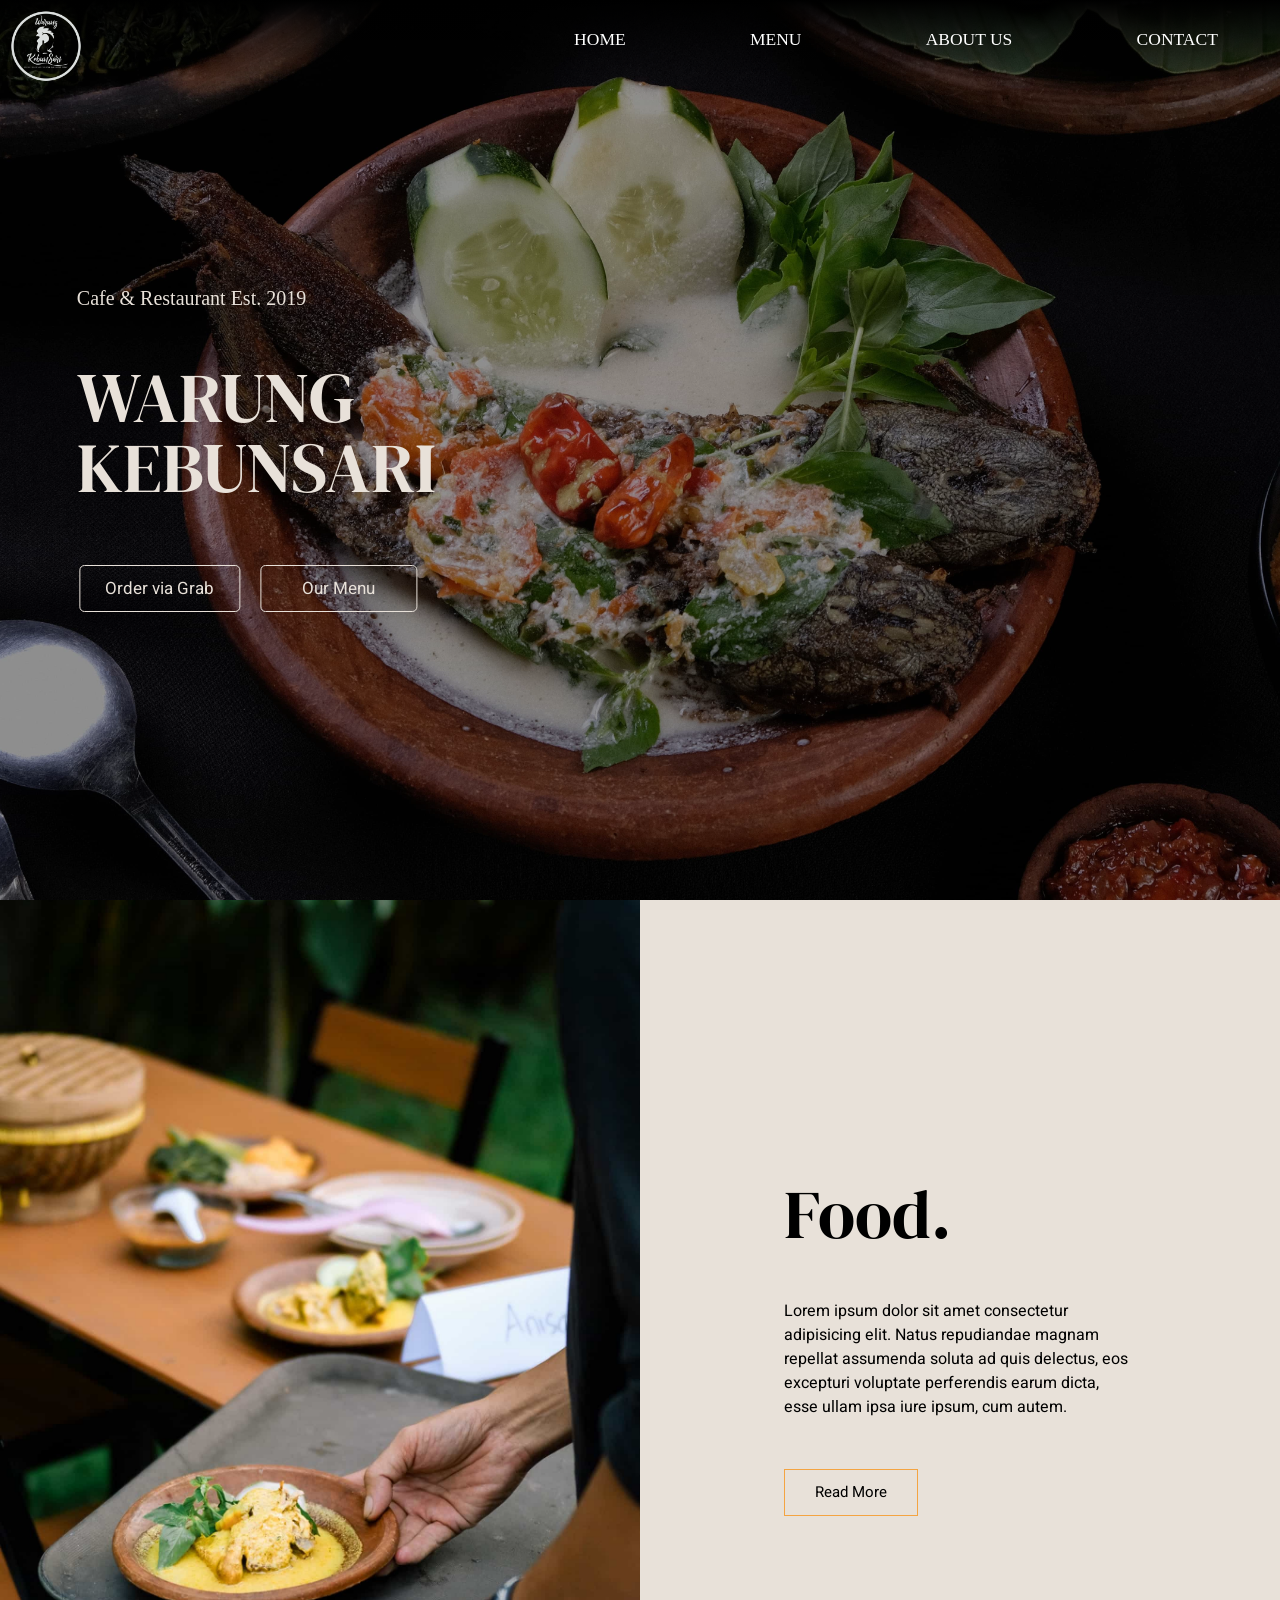
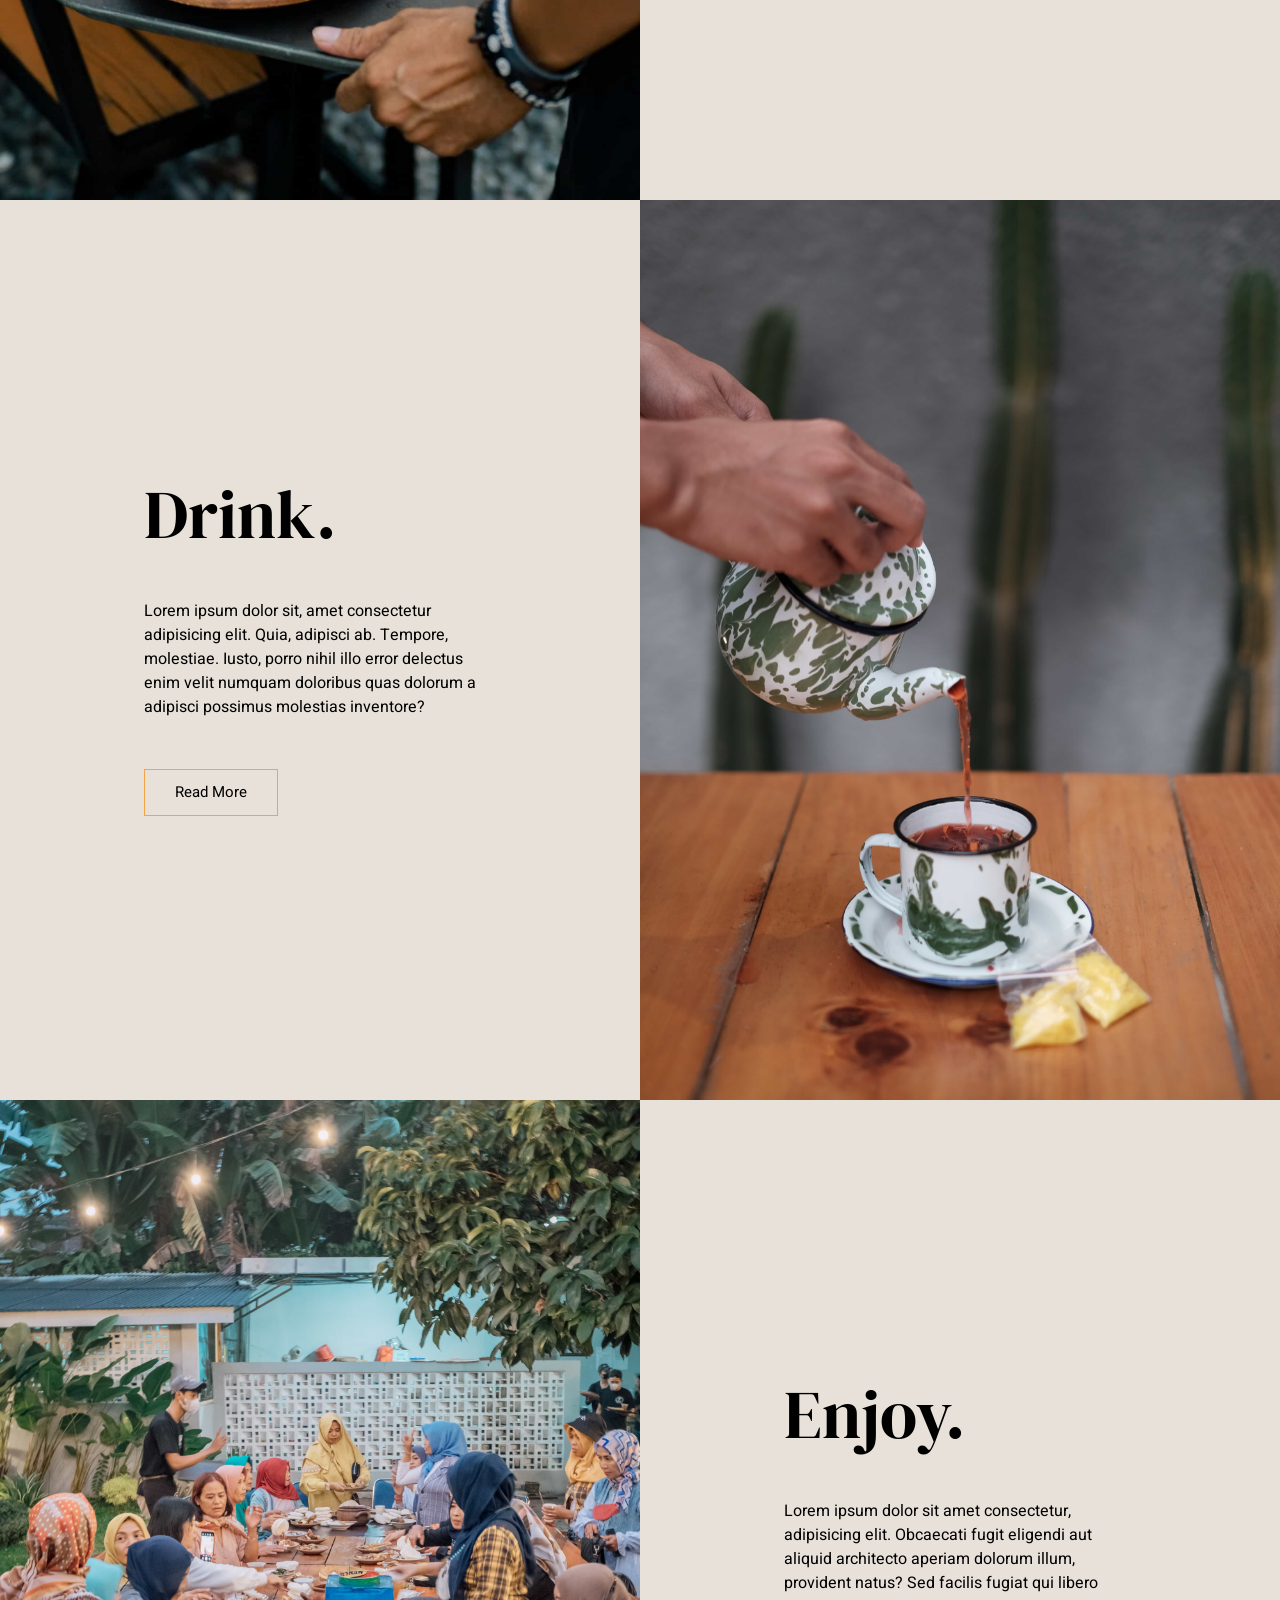
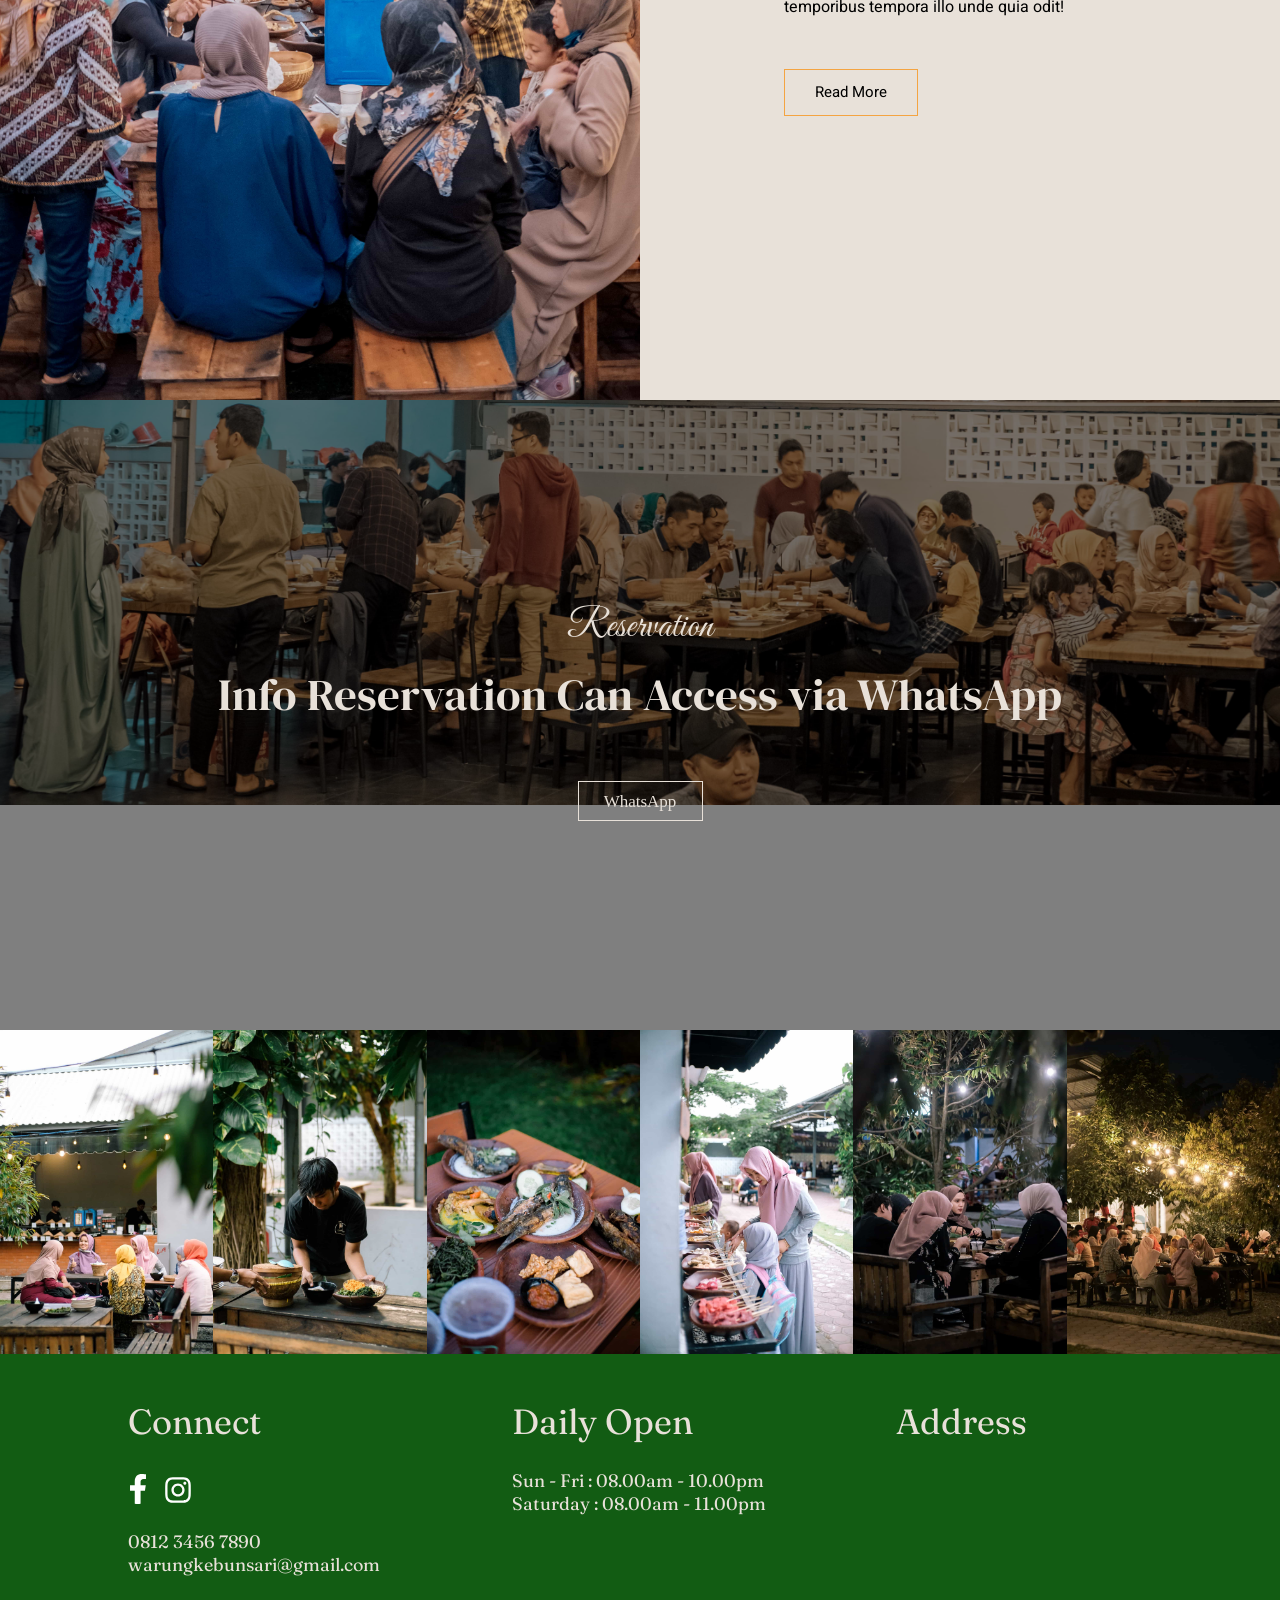
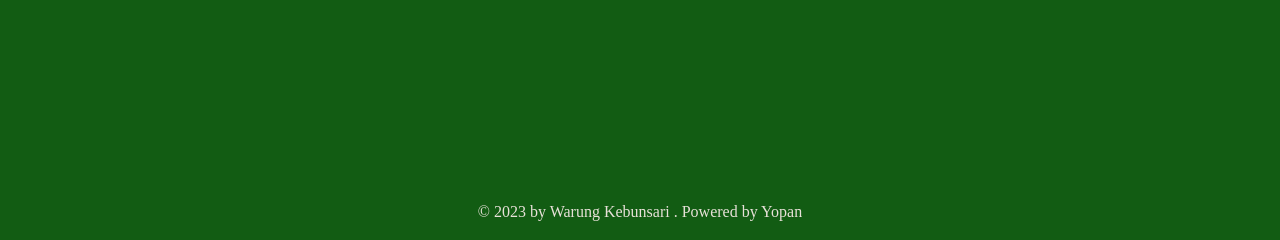
==== commit 4d85fce3: "personal web raw , kebunsari change a footer" ====
--- a/Warung Kebunsari/index.html
+++ b/Warung Kebunsari/index.html
@@ -96,12 +96,15 @@
             <p>0812 3456 7890</p>
             <p>warungkebunsari@gmail.com</p>
         </div>
+        <div class="open">
+            <h3>Daily Open</h3>
+            <p>Sun - Fri : 08.00am - 10.00pm <br> Saturday : 08.00am - 11.00pm</p>
+        </div>
         <div class="address">
             <h3>Address</h3>
-            <p><a href="https://maps.app.goo.gl/V4VJpkMP3m3PQCcs8">Jl. Pinggirkali, Mangunsari,<br>Tulungagung</a></p>
-            <p>Sun - Fri : 08.00am - 10.00pm <br> Saturday : 08.00am - 11.00pm</p>
+            <iframe src="https://www.google.com/maps/embed?pb=!1m18!1m12!1m3!1d3950.470746411626!2d111.8977488!3d-8.053369299999998!2m3!1f0!2f0!3f0!3m2!1i1024!2i768!4f13.1!3m3!1m2!1s0x2e78e2d0a512a0b9%3A0xea03d1ed730e85d0!2sWarung%20Kebunsari!5e0!3m2!1sid!2sid!4v1703411926451!5m2!1sid!2sid" style="border:0;" allowfullscreen="" loading="lazy" referrerpolicy="no-referrer-when-downgrade"></iframe>
         </div>
-        <div class="form">
+        <!-- <div class="form">
             <h3>Join Us</h3>
             <p>Subscribe to our news for update and deal</p>
             <form action="">
@@ -111,7 +114,7 @@
                   </div>
                   <input type="submit" value="Subscribe">
             </form>
-        </div>
+        </div> -->
     </footer>
     <h4 class="copyright">© 2023 by Warung Kebunsari . Powered by <a href="https://www.instagram.com/yopan_8/?utm_source=ig_web_button_share_sheet&igshid=OGQ5ZDc2ODk2ZA==">Yopan</a></h4>
 
--- a/Warung Kebunsari/index.css
+++ b/Warung Kebunsari/index.css
@@ -469,7 +469,7 @@
 	font-family: 'Fraunces', serif;
 	overflow: hidden;
 }
-footer .connect , footer .address , footer .form{
+footer .connect , footer .open , footer .address{
 	width: 30vw;
 	display: flex;
 	flex-direction: column;
@@ -499,18 +499,15 @@
 	margin-bottom: 5px;
 	font-size: 18px;
 }
-footer .address p{
+footer .open p{
 	transform: translateY(80px);
 	margin-bottom: 20px;
 	line-height: 1.3;
 	font-size: 18px;
 }
-footer .address p a{
-	color: inherit;
-	text-decoration: none;
-}
-footer .address a:hover{
-	text-decoration: underline;
+footer .address iframe{
+	width: 80%;
+	padding-top: 80px;
 }
 footer .form p{
 	transform: translateY(80px);
@@ -645,7 +642,7 @@
 		align-items: end;
 		min-height: 110vh;
 	}
-	footer .connect , footer .address , footer .form{
+	footer .connect , footer .open , footer .address{
 		width: 90vw;
 		min-height: 30vh;
 	}
@@ -672,7 +669,7 @@
 	footer .connect p a{
 		font-size: 16px;
 	}
-	footer .address p{
+	footer .open p{
 		transform: translateY(50px);
 		font-size: 16px;
 	}
